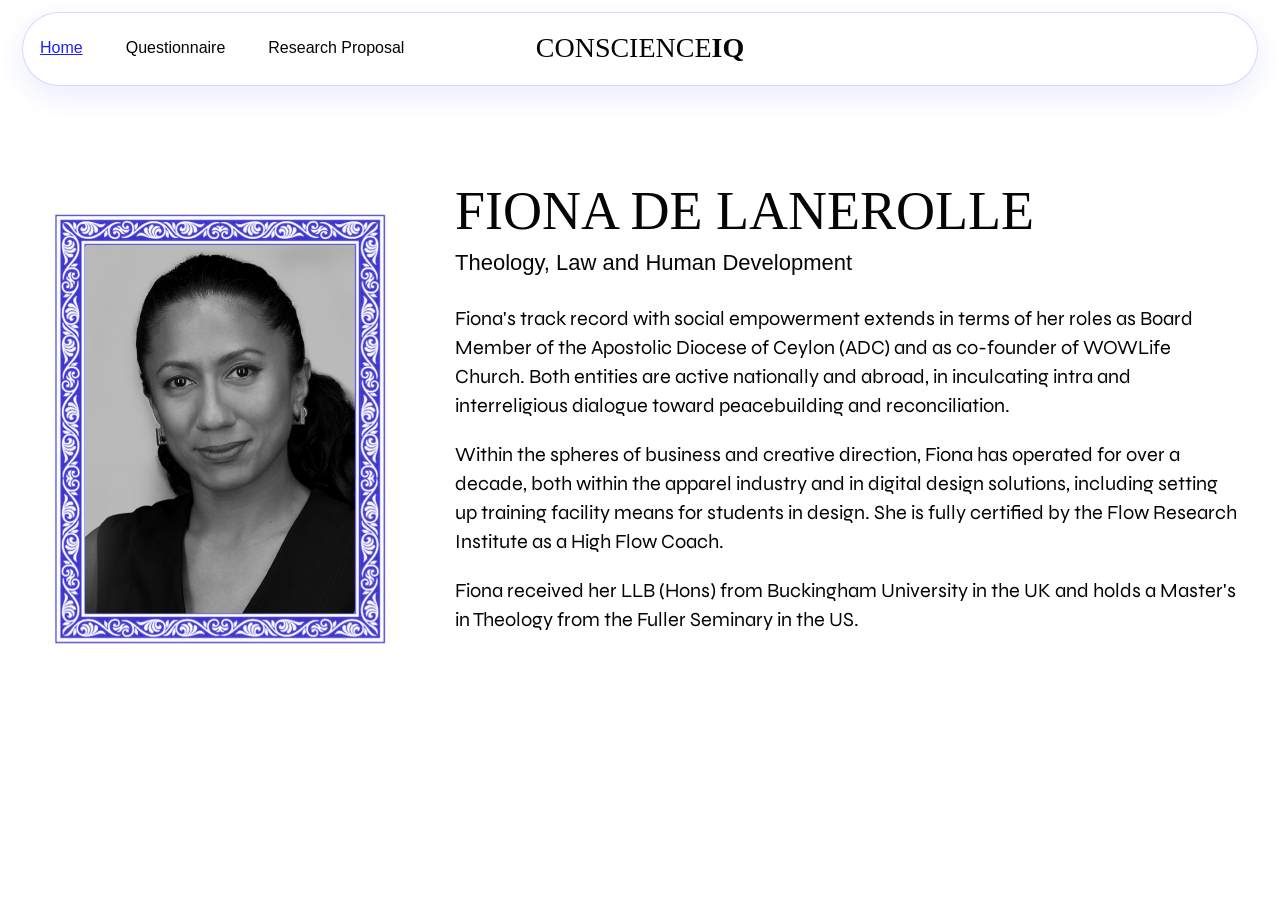
==== fiona.html @ b294bf1f "Initial site commit" ====
<!doctype html>
<html lang="en">
  <head>
    <meta charset="UTF-8" />
    <meta name="viewport" content="width=device-width, initial-scale=1.0" />
    <title>Fiona de Lanerolle | Conscience IQ</title>
    <link rel="stylesheet" href="styles.css" />
  </head>
  <body>
    <header class="site-header">
      <a class="brand" href="index.html"><span>CONSCIENCE</span><strong>IQ</strong></a>
      <button class="menu-toggle" type="button" aria-expanded="false" aria-controls="site-menu">Menu</button>
      <nav id="site-menu" class="site-nav">
        <a href="index.html">Home</a>
        <a href="questionnaire.html">Questionnaire</a>
        <a href="CIT AI (RP) (2).docx" download>Research Proposal</a>
      </nav>
    </header>
    <main class="page-main profile-page">
      <img src="Images/Fiona.png" alt="Fiona de Lanerolle" />
      <div>
        <h1>fiona DE LANEROLLE</h1>
        <h2>Theology, Law and Human Development</h2>
        <p>Fiona's track record with social empowerment extends in terms of her roles as Board Member of the Apostolic Diocese of Ceylon (ADC) and as co-founder of WOWLife Church. Both entities are active nationally and abroad, in inculcating intra and interreligious dialogue toward peacebuilding and reconciliation.</p>
        <p>Within the spheres of business and creative direction, Fiona has operated for over a decade, both within the apparel industry and in digital design solutions, including setting up training facility means for students in design. She is fully certified by the Flow Research Institute as a High Flow Coach.</p>
        <p>Fiona received her LLB (Hons) from Buckingham University in the UK and holds a Master's in Theology from the Fuller Seminary in the US.</p>
      </div>
    </main>
    <script src="script.js"></script>
  </body>
</html>
---- styles.css ----
@import url("https://fonts.googleapis.com/css2?family=Cormorant+Garamond:wght@400&family=Syne:wght@400&display=swap");

@font-face {
  font-family: "CIQ Cormorant";
  src: url("https://static.wixstatic.com/ufonts/85bcf0_9e301fdc4f584e7d9b677cc0b8955c34/woff2/file.woff2") format("woff2");
  font-display: swap;
}

@font-face {
  font-family: "Wix Madefor Text";
  src: url("https://static.parastorage.com/fonts/v2/f73e760d-c6b3-4659-9a8c-9ce1d76c1173/v1/madefor-text.woff2") format("woff2");
  font-display: swap;
}

:root {
  --blue: #1f22ff;
  --deep-blue: #2424d5;
  --survey-green: #3f9a6b;
  --ink: #050505;
  --page: min(1530px, calc(100vw - 80px));
}

* { box-sizing: border-box; }

html { scroll-behavior: smooth; }

body {
  margin: 0;
  background: #fff;
  color: var(--ink);
  font-family: "Wix Madefor Text", Arial, sans-serif;
  overflow-x: hidden;
}

main,
.site-header,
.site-footer {
  position: relative;
  z-index: 1;
}

a { color: inherit; }

p {
  font-family: "Syne", Arial, sans-serif !important;
  font-size: 20px !important;
  font-weight: 400 !important;
}

button,
input[type="button"],
input[type="submit"],
input[type="reset"],
.expert-list a,
.read-more-toggle {
  font-family: "Syne", Arial, sans-serif !important;
  font-size: 18px !important;
  font-weight: 400 !important;
}

.site-header {
  position: relative;
  z-index: 2;
  width: var(--page);
  height: 104px;
  margin: 0 auto;
}

.site-header::before {
  content: "";
  position: absolute;
  inset: 12px -18px auto;
  height: 72px;
  background: rgba(255, 255, 255, 0.96);
  border: 1px solid rgba(31, 34, 255, 0.18);
  border-radius: 999px;
  box-shadow: 0 10px 28px rgba(31, 34, 255, 0.09);
  z-index: -1;
}

.site-nav {
  position: absolute;
  top: 12px;
  left: 0;
  display: flex;
  align-items: center;
  height: 72px;
  gap: 43px;
  font-size: 16px;
}

.site-nav a {
  color: #050505;
  text-decoration: none;
}

.site-nav a:first-child {
  color: var(--blue);
  text-decoration: underline;
}

.site-nav a:hover {
  color: var(--blue);
}

.menu-toggle {
  position: absolute;
  top: 28px;
  right: 0;
  z-index: 3;
  display: none;
  align-items: center;
  justify-content: center;
  min-width: 86px;
  height: 40px;
  padding: 0 18px;
  border: 1px solid rgba(31, 34, 255, 0.26);
  border-radius: 999px;
  background: #ffffff;
  color: var(--blue);
  font: inherit;
  font-size: 14px;
  cursor: pointer;
  box-shadow: 0 8px 20px rgba(31, 34, 255, 0.08);
}

.menu-toggle:hover {
  background: rgba(31, 34, 255, 0.06);
}

.brand,
.footer-brand {
  font-family: "CIQ Cormorant", Georgia, serif;
  font-size: 28px;
  line-height: 1;
  font-weight: 400;
  text-decoration: none;
  white-space: nowrap;
}

.brand {
  position: absolute;
  top: 12px;
  left: 50%;
  display: flex;
  align-items: center;
  height: 72px;
  transform: translateX(-50%);
}

.hero {
  position: relative;
  height: calc(max(100vw, 1365px) * 0.528);
  margin-top: 0;
  overflow: hidden;
}

.hero > img {
  position: absolute;
  top: 0;
  left: 50%;
  width: 100vw;
  min-width: 1365px;
  height: auto;
  transform: translateX(-50%);
  z-index: 0;
}

.hero-title {
  position: absolute;
  top: 50%;
  left: 50%;
  z-index: 1;
  width: min(760px, calc(100vw - 40px));
  transform: translate(-50%, -50%);
  color: var(--blue);
  font-family: "CIQ Cormorant", Georgia, serif;
  text-align: center;
  pointer-events: none;
}

.hero-title::before {
  content: "";
  position: absolute;
  inset: -28px -54px -20px;
  background:
    linear-gradient(135deg, rgba(255,255,255,.68), rgba(255,255,255,.18) 46%, rgba(255,255,255,.54)),
    linear-gradient(180deg, rgba(255,255,255,.36), rgba(31,34,255,.08));
  border: 1px solid rgba(255, 255, 255, 0.72);
  border-radius: 28px;
  backdrop-filter: blur(16px) saturate(180%);
  -webkit-backdrop-filter: blur(16px) saturate(180%);
  box-shadow: inset 0 1px 0 rgba(255,255,255,.9), inset 0 -24px 44px rgba(255,255,255,.18), 0 18px 36px rgba(31, 34, 255, 0.1);
  z-index: -1;
}

.hero-title p {
  margin: 0;
}

.hero-title h1 {
  margin: 8px 0 0;
  font-size: 81px;
  line-height: 1;
  font-weight: 400;
}

.hero-kicker {
  font-family: "CIQ Cormorant", Georgia, serif !important;
  font-size: 25px !important;
  line-height: 1.2;
}

.hero-tagline {
  font-family: "CIQ Cormorant", Georgia, serif !important;
  margin-top: 16px !important;
  font-size: 25px !important;
  line-height: 1.2;
  font-style: italic;
}

.intro {
  width: var(--page);
  margin: 0 auto;
  min-height: 635px;
  padding-top: 72px;
  display: grid;
  grid-template-columns: minmax(0, 1fr) 465px;
  gap: 110px;
  align-items: start;
}

.scale {
  width: 455px;
  max-width: 100%;
  margin: 50px 0 0;
  justify-self: center;
}

.scale,
.statement img,
.roots-art img,
.simple-page .plane {
  mix-blend-mode: multiply;
  background: transparent;
}

.intro-copy {
  padding-top: 0;
  font-size: 16px;
  line-height: 1.33;
}

.intro-copy p {
  margin: 0 0 29px;
}

.statement {
  width: var(--page);
  margin: 106px auto 0;
}

.statement {
  padding: 24px 28px 0;
  border-radius: 24px;
  overflow: hidden;
}

.statement p {
  width: min(1200px, 100%);
  margin: 0;
  font-family: "Cormorant Garamond", Georgia, serif !important;
  font-size: 40px !important;
  font-weight: 400 !important;
  line-height: 1.16;
}

.statement img {
  display: block;
  width: 760px;
  max-width: 62vw;
  margin: 118px 0 0 -24px;
  transform-origin: 55% 50%;
}

.roots-art {
  width: 100vw;
  margin: 160px 0 0;
  display: grid;
  grid-template-columns: 50% 50%;
  align-items: end;
}

.roots-art img {
  width: 100%;
  height: auto;
  display: block;
}

.roots-art img:first-child { justify-self: start; }
.roots-art img:last-child { justify-self: end; }

.roots-copy {
  width: var(--page);
  margin: 24px auto 0;
}

.roots-copy p {
  display: none;
}

.roots-copy h2 {
  margin: 0 0 14px;
  color: var(--blue);
  font-family: "CIQ Cormorant", Georgia, serif;
  font-size: 78px;
  line-height: 1.02;
  font-weight: 400;
}

.cards {
  width: var(--page);
  margin: 48px auto 0;
  display: grid;
  gap: 24px;
}

.cards article {
  border: 1px solid rgba(31, 34, 255, 0.14);
  min-height: 292px;
  padding: 44px 52px 38px;
  background: #fff;
  border-radius: 28px;
  box-shadow: 0 10px 28px rgba(31, 34, 255, 0.05);
}

.cards h3 {
  margin: 0 0 20px;
  font-family: "CIQ Cormorant", Georgia, serif;
  font-size: 55px;
  line-height: 1;
  font-weight: 600;
}

.cards p {
  max-width: 1150px;
  margin: 0;
  font-family: "Wix Madefor Text", Arial, sans-serif;
  font-size: 20px;
  line-height: 1.5;
}

.transform {
  position: relative;
  height: 780px;
  margin-top: 72px;
  overflow: hidden;
  background: var(--deep-blue);
}

.transform::before,
.transform::after {
  content: "";
  position: absolute;
  top: 44px;
  bottom: 44px;
  width: clamp(210px, 16vw, 320px);
  background-repeat: no-repeat;
  background-size: contain;
  filter: grayscale(1) invert(1) brightness(2.4);
  mix-blend-mode: screen;
  opacity: .95;
}

.transform::before {
  left: 28px;
  background-image: url("Images/2 (1)_edited.jpg");
  background-position: left center;
}

.transform::after {
  right: 28px;
  background-image: url("Images/782a03fc61f93efa91c6a4c8816c1cc5_edited.jpg");
  background-position: right center;
}

.animations-ready:not(.reduced-motion) .transform::before,
.animations-ready:not(.reduced-motion) .transform::after {
  opacity: 0;
  transition:
    opacity 1.7s ease,
    transform 1.7s cubic-bezier(.2, .8, .2, 1);
  will-change: opacity, transform;
}

.animations-ready:not(.reduced-motion) .transform::before {
  transform: translateX(-120px);
}

.animations-ready:not(.reduced-motion) .transform::after {
  transform: translateX(120px);
}

.animations-ready:not(.reduced-motion) .transform.art-visible::before,
.animations-ready:not(.reduced-motion) .transform.art-visible::after {
  opacity: .95;
  transform: translateX(0);
}

.transform h2 {
  position: absolute;
  top: 50%;
  left: 50%;
  z-index: 1;
  width: min(1120px, calc(100vw - clamp(420px, 36vw, 680px)));
  margin: 0;
  transform: translate(-50%, -50%);
  color: #fff;
  font-family: "CIQ Cormorant", Georgia, serif;
  font-size: clamp(52px, 4.4vw, 82px);
  line-height: 1.22;
  font-weight: 400;
  text-align: center;
}

.compass {
  width: var(--page);
  margin: 58px auto 0;
  padding: 20px 24px;
  border-radius: 26px;
  background: #fff;
  border: 1px solid rgba(31, 34, 255, 0.14);
  box-shadow: 0 10px 28px rgba(31, 34, 255, 0.04);
}

.compass p {
  max-width: 1480px;
  margin: 0 auto;
  font-family: "CIQ Cormorant", Georgia, serif;
  font-size: 47px;
  line-height: 1.08;
}

.flow {
  width: var(--page);
  margin: 150px auto 0;
  display: grid;
  grid-template-columns: minmax(640px, 1fr) 560px;
  gap: 100px;
  align-items: start;
}

.flow-left video {
  display: block;
  width: 100%;
  max-width: 950px;
  height: auto;
  border: 1px solid rgba(255,255,255,.35);
  border-radius: 28px;
  box-shadow: 0 24px 64px rgba(31, 34, 255, 0.12);
  object-fit: cover;
}

.flow-copy {
  max-width: 560px;
  padding-top: 24px;
  padding: 28px 28px 24px;
  border-radius: 28px;
  background: #fff;
  border: 1px solid rgba(31, 34, 255, 0.12);
  box-shadow: 0 10px 28px rgba(31, 34, 255, 0.04);
}

.flow-copy h2 {
  margin: 0 0 24px;
  color: var(--blue);
  font-family: "CIQ Cormorant", Georgia, serif;
  font-size: 59px;
  line-height: 1.08;
  font-weight: 400;
}

.flow-copy p {
  margin: 0 0 17px;
  font-size: 17px;
  line-height: 1.22;
}

.section-label h2 {
  max-width: 1460px;
  margin: 0;
  color: var(--ink);
  font-family: "CIQ Cormorant", Georgia, serif;
  font-size: 40px;
  line-height: 1.18;
  font-weight: 400;
}

.section-label p {
  display: none;
}

.experts {
  width: var(--page);
  margin: 96px auto 0;
}

.section-label {
  margin-bottom: 52px;
}

.expert-list {
  display: grid;
  gap: 34px;
}

.expert-list article {
  position: relative;
  min-height: 486px;
  border: 1px solid rgba(31, 34, 255, 0.15);
  padding: 74px 760px 56px 60px;
  background: #fff;
  border-radius: 28px;
  box-shadow: 0 10px 28px rgba(31, 34, 255, 0.04);
}

.expert-list h3 {
  margin: 0 0 45px;
  font-family: "CIQ Cormorant", Georgia, serif;
  font-size: 49px;
  line-height: 1;
  font-weight: 400;
}

.expert-list p {
  margin: 0 0 60px;
  font-size: 30px;
}

.expert-list a {
  color: var(--blue);
  font-size: 24px;
  text-decoration: none;
}

.read-more-toggle {
  display: inline-block;
  border: 0;
  padding: 0;
  background: transparent;
  color: var(--blue);
  text-decoration: none;
  cursor: pointer;
}

.expert-bio {
  max-width: 720px;
  margin: 28px 0 0 !important;
  color: #171717;
  font-size: 17px !important;
  line-height: 1.62;
}

.expert-list img {
  position: absolute;
  top: -95px;
  right: 250px;
  width: 375px;
  height: 486px;
  object-fit: contain;
  object-position: top center;
}

.mission {
  max-width: 1460px;
  margin: 36px 0 0;
  font-family: "CIQ Cormorant", Georgia, serif;
  font-size: 40px;
  line-height: 1.18;
  font-weight: 400;
}

.research {
  position: relative;
  width: var(--page);
  margin: 150px auto 0;
}

.research h2 {
  margin: 0;
  font-family: "CIQ Cormorant", Georgia, serif;
  font-size: 78px;
  line-height: 1.42;
  font-weight: 400;
}

.arrow {
  position: absolute;
  top: 22px;
  right: 82px;
  font-size: 62px;
}

.research-subtitle {
  margin: 0 0 11px;
  font-size: 21px;
}

.research-grid {
  display: grid;
  grid-template-columns: repeat(3, 1fr);
  gap: 38px;
  border-top: 0;
}

.research-grid article {
  min-height: 520px;
  padding: 36px 0 44px;
  border-top: 1px solid rgba(31, 34, 255, 0.25);
  border-bottom: 1px solid rgba(31, 34, 255, 0.25);
}

.research-grid article:not(:nth-child(3n)) {
  margin-right: 0;
  border-right: 0;
}

.research-grid article:nth-child(n + 4) {
  border-top: 0;
}

.research-grid h3 {
  margin: 0 0 4px;
  font-family: "Wix Madefor Text", Arial, sans-serif;
  font-size: 19px;
  line-height: 1.2;
  font-weight: 400;
}

.research-grid span {
  display: block;
  margin-bottom: 18px;
  color: #666;
  font-size: 17px;
}

.research-grid p {
  margin: 0;
  font-family: "Cormorant Garamond", Georgia, serif !important;
  font-size: 36px !important;
  font-weight: 400 !important;
  line-height: 1.16;
}

.site-footer {
  position: relative;
  min-height: 0;
  margin-top: 120px;
  overflow: visible;
  background: var(--deep-blue);
  color: #fff;
}

.site-footer > img {
  display: block;
  position: relative;
  width: 100vw;
  max-width: none;
  margin: 0;
}

.footer-panel {
  position: relative;
  z-index: 1;
  width: min(920px, calc(100vw - 76px));
  padding: 0 0 76px 38px;
  margin-top: -110px;
  text-align: left;
}

.footer-panel form {
  width: 890px;
  max-width: 100%;
  margin: 84px 0 0;
}

.footer-panel label {
  display: none;
}

.footer-panel form div {
  display: grid;
  grid-template-columns: minmax(0, 655px) 202px;
  gap: 24px;
}

.footer-panel input {
  height: 42px;
  border: 1px solid rgba(255, 255, 255, .55);
  background: rgba(255, 255, 255, .12);
  color: #fff;
  padding: 10px 13px;
  font: inherit;
  font-size: 16px;
  border-radius: 14px;
}

.footer-panel input::placeholder { color: #fff; }

.footer-panel button {
  height: 44px;
  border: 1px solid rgba(255, 255, 255, .55);
  background: rgba(255, 255, 255, .16);
  color: #fff;
  font: inherit;
  font-size: 16px;
  font-weight: 700;
  border-radius: 14px;
}

.footer-panel nav {
  display: none;
}

.footer-panel p {
  margin: 92px 0 0 12px;
  color: #fff;
  font-family: "Syne", Arial, sans-serif !important;
  font-size: 16px !important;
  line-height: 1.35;
  font-weight: 700 !important;
}

.footer-brand {
  display: block;
  width: 190px;
  margin-left: 166px;
  color: #fff;
  font-size: 28px;
  line-height: 1.08;
  text-align: center;
}

.page-main {
  width: var(--page);
  min-height: 70vh;
  margin: 0 auto;
  padding: 80px 0;
}

.profile-page {
  display: grid;
  grid-template-columns: 360px 1fr;
  gap: 55px;
}

.profile-page img { width: 100%; }

.profile-page h1,
.simple-page h1 {
  margin: 0 0 12px;
  font-family: "CIQ Cormorant", Georgia, serif;
  font-size: 54px;
  line-height: 1;
  font-weight: 400;
  text-transform: uppercase;
}

.profile-page h2 {
  margin: 0 0 28px;
  font-size: 22px;
  font-weight: 400;
}

.profile-page p,
.simple-page p {
  font-size: 18px;
  line-height: 1.45;
}

.simple-page { text-align: center; }

.survey-card,
.result-card,
.risk-card {
  border: 1px solid rgba(5, 5, 5, 0.16);
  background: #fff;
  box-shadow: 0 14px 34px rgba(5, 5, 5, 0.08);
}

.survey-progress,
.result-progress,
.risk-progress,
.progress-bar {
  position: relative;
  height: 14px;
  overflow: visible;
  background: rgba(63, 154, 107, 0.14);
  border-radius: 999px;
}

.survey-progress > *,
.result-progress > *,
.risk-progress > *,
.progress-bar > * {
  min-height: 14px;
  background: var(--survey-green);
  border-radius: 999px;
  box-shadow: 0 0 0 1px rgba(63, 154, 107, 0.2), 0 6px 14px rgba(63, 154, 107, 0.28);
}

.survey-progress::after,
.result-progress::after,
.risk-progress::after,
.progress-bar::after {
  content: "";
  position: absolute;
  top: 50%;
  right: 12px;
  width: 160px;
  height: 10px;
  transform: translateY(-50%);
  border-radius: 999px;
  background: #fff;
  border: 1px solid rgba(31, 34, 255, 0.08);
  box-shadow:
    0 2px 4px rgba(5, 5, 5, 0.05),
    0 0 0 1px rgba(255, 255, 255, 0.9) inset;
  pointer-events: none;
}

.site-header {
  animation: headerDrop .75s cubic-bezier(.2, .8, .2, 1) both;
}

.hero > img {
  animation: heroScale 1.8s cubic-bezier(.2, .8, .2, 1) both;
}

.hero-title {
  animation: heroTitleRise 1s .28s cubic-bezier(.2, .8, .2, 1) both;
}

.animations-ready .reveal {
  opacity: 0;
  transform: translateY(62px);
  transition:
    opacity 1.05s ease,
    transform 1.05s cubic-bezier(.2, .8, .2, 1);
  transition-delay: var(--reveal-delay, 0ms);
  will-change: opacity, transform;
}

.animations-ready .reveal.from-left {
  transform: translateX(-86px);
}

.animations-ready .reveal.from-right {
  transform: translateX(86px);
}

.animations-ready .roots-art img.reveal {
  transition:
    opacity 1.6s ease,
    transform 1.6s cubic-bezier(.2, .8, .2, 1);
}

.animations-ready .reveal.is-visible {
  opacity: 1;
  transform: translateY(0);
}

.animations-ready .reveal.from-left.is-visible,
.animations-ready .reveal.from-right.is-visible {
  opacity: 1;
  transform: translateX(0);
}

.animations-ready .transform h2.reveal {
  transform: translate(-50%, calc(-50% + 34px));
}

.animations-ready .transform h2.reveal.is-visible {
  transform: translate(-50%, -50%);
}

.animations-ready .roots-art img.reveal:first-child {
  transform: translateX(-140px);
}

.animations-ready .roots-art img.reveal:last-child {
  transform: translateX(140px);
}

.animations-ready .roots-art img.reveal.is-visible {
  transform: translateX(0);
}

.animations-ready .cards article.reveal,
.animations-ready .expert-list article.reveal {
  transform: translateY(54px) scale(.97);
  transition-duration: 1.15s;
}

.animations-ready .cards article.reveal.is-visible,
.animations-ready .expert-list article.reveal.is-visible {
  transform: translateY(0) scale(1);
}

.animations-ready .drift-soft.is-visible {
  animation: driftSoft 7s ease-in-out infinite alternate;
}

.animations-ready .drift-slow.is-visible {
  animation: driftSlow 8.5s ease-in-out infinite alternate;
}

.scroll-plane {
  will-change: transform;
  transition: none !important;
}

.site-nav a,
.expert-list a,
.read-more-toggle,
.footer-panel button {
  transition: color .25s ease, transform .25s ease, border-color .25s ease, background-color .25s ease;
}

.site-nav a,
.expert-list a,
.read-more-toggle {
  display: inline-block;
}

.site-nav a:hover,
.expert-list a:hover,
.read-more-toggle:hover {
  transform: translateY(-2px);
}

.cards article,
.expert-list article,
.research-grid article,
.flow-left video {
  transition: transform .35s ease, box-shadow .35s ease;
}

.cards article:hover,
.expert-list article:hover {
  transform: translateY(-6px);
  box-shadow: 0 18px 38px rgba(31, 34, 255, 0.08);
}

.animations-ready .cards article.reveal.is-visible:hover,
.animations-ready .expert-list article.reveal.is-visible:hover {
  transform: translateY(-6px);
}

.flow-left video:hover {
  transform: scale(1.015);
}

.footer-panel button:hover {
  transform: translateY(-2px);
  background: rgba(255, 255, 255, .24);
}

@keyframes headerDrop {
  from {
    opacity: 0;
    transform: translateY(-18px);
  }
  to {
    opacity: 1;
    transform: translateY(0);
  }
}

@keyframes heroScale {
  from {
    opacity: 0;
    transform: translateX(-50%) scale(1.06);
  }
  to {
    opacity: 1;
    transform: translateX(-50%) scale(1);
  }
}

@keyframes heroTitleRise {
  from {
    opacity: 0;
    transform: translate(-50%, calc(-50% + 28px));
  }
  to {
    opacity: 1;
    transform: translate(-50%, -50%);
  }
}

@keyframes driftSoft {
  from { transform: translate3d(0, 0, 0); }
  to { transform: translate3d(0, -12px, 0); }
}

@keyframes driftSlow {
  from { transform: translate3d(0, 0, 0); }
  to { transform: translate3d(10px, -10px, 0); }
}

@media (prefers-reduced-motion: reduce) {
  *,
  *::before,
  *::after {
    animation-duration: .01ms !important;
    animation-iteration-count: 1 !important;
    scroll-behavior: auto !important;
    transition-duration: .01ms !important;
  }

  .animations-ready .reveal {
    opacity: 1;
    transform: none;
  }
}

@media (max-width: 1200px) {
  .transform::before,
  .transform::after {
    top: 36px;
    bottom: 36px;
    width: 150px;
  }

  .transform::before {
    left: 18px;
  }

  .transform::after {
    right: 18px;
  }

  .transform h2 {
    width: calc(100vw - 360px);
    font-size: clamp(44px, 4.8vw, 58px);
  }
}

@media (max-width: 900px) {
  :root { --page: calc(100vw - 34px); }

  .site-header {
    width: calc(100vw - 34px);
    height: 78px;
  }

  .site-nav {
    top: 64px;
    right: 0;
    left: auto;
    z-index: 4;
    display: none;
    flex-direction: column;
    align-items: stretch;
    width: min(260px, calc(100vw - 34px));
    height: auto;
    gap: 0;
    padding: 12px;
    border: 1px solid rgba(31, 34, 255, 0.16);
    border-radius: 18px;
    background: rgba(255, 255, 255, 0.98);
    font-size: 14px;
    box-shadow: 0 18px 38px rgba(31, 34, 255, 0.12);
  }

  .site-nav.open {
    display: flex;
  }

  .site-nav a {
    padding: 11px 12px;
  }

  .menu-toggle {
    display: flex;
  }

  .brand {
    top: 12px;
    height: 72px;
    font-size: 24px;
  }

  .hero {
    height: 845px;
  }

  .hero > img {
    width: 1600px;
    min-width: 1600px;
  }

  .hero-title {
    top: 50%;
  }

  .hero-kicker,
  .hero-tagline {
    font-size: 18px !important;
  }

  .hero-title h1 {
    margin-top: 8px;
    font-size: 46px;
    line-height: 1;
  }

  .intro,
  .flow,
  .profile-page {
    grid-template-columns: 1fr;
    gap: 28px;
  }

  .intro {
    width: calc(100vw - 34px);
    min-height: auto;
    padding-top: 40px;
  }

  .scale {
    width: min(320px, 90vw);
    margin: 0 auto;
  }

  .statement p,
  .roots-copy p {
    font-size: 31px;
  }

  .compass p {
    font-size: 30px;
  }

  .flow {
    margin-top: 64px;
  }

  .flow-copy {
    padding-top: 0;
  }

  .flow-copy h2 {
    font-size: 38px;
  }

  .flow-copy p {
    font-size: 14px;
  }

  .roots-art {
    grid-template-columns: 1fr;
  }

  .cards,
  .roots-copy,
  .compass,
  .flow,
  .experts,
  .research {
    width: calc(100vw - 34px);
  }

  .cards h3 {
    font-size: 36px;
  }

  .transform {
    height: 470px;
  }

  .transform::before,
  .transform::after {
    top: 24px;
    bottom: 24px;
    width: 96px;
    opacity: .8;
  }

  .transform::before {
    left: 10px;
  }

  .transform::after {
    right: 10px;
  }

  .transform h2 {
    top: 50%;
    width: calc(100vw - 120px);
    transform: translate(-50%, -50%);
    font-size: 34px;
    line-height: 1.22;
  }

  .expert-list article {
    min-height: 240px;
    padding: 28px 145px 24px 22px;
  }

  .expert-list img {
    right: 20px;
    top: 18px;
    width: 105px;
    height: 135px;
  }

  .expert-list h3 {
    font-size: 30px;
  }

  .expert-list p {
    margin-bottom: 28px;
    font-size: 14px;
  }

  .expert-list a {
    font-size: 12px;
  }

  .expert-list article.is-expanded {
    padding-right: 22px;
  }

  .expert-list article.is-expanded img {
    position: static;
    width: 150px;
    height: auto;
    margin: 22px auto 0;
  }

  .expert-bio {
    max-width: none;
    font-size: 13px !important;
    line-height: 1.58;
  }

  .section-label h2,
  .mission {
    max-width: 100%;
    font-size: 22px;
    line-height: 1.22;
  }

  .research-grid {
    grid-template-columns: 1fr;
  }

  .research h2 {
    font-size: 42px;
    line-height: 1.18;
  }

  .arrow {
    top: 0;
    right: 0;
    font-size: 36px;
  }

  .research-subtitle {
    font-size: 13px;
  }

  .research-grid article,
  .research-grid article:not(:nth-child(3n)) {
    min-height: auto;
    border-right: 0;
    margin-right: 0;
  }

  .research-grid p {
    font-size: 28px;
  }

  .site-footer {
    min-height: 500px;
  }

  .site-footer > img {
    top: -80px;
    right: -220px;
    width: 720px;
    max-width: none;
  }

  .footer-panel {
    width: calc(100vw - 34px);
    padding: 58px 0 54px;
  }

  .footer-brand {
    margin-left: 0;
    font-size: 24px;
  }

  .footer-panel form {
    margin-top: 92px;
  }

  .footer-panel form div {
    grid-template-columns: 1fr;
    gap: 14px;
  }

  .footer-panel button {
    width: 180px;
  }

  .footer-panel p {
    margin-top: 78px;
    margin-left: 0;
  }
}
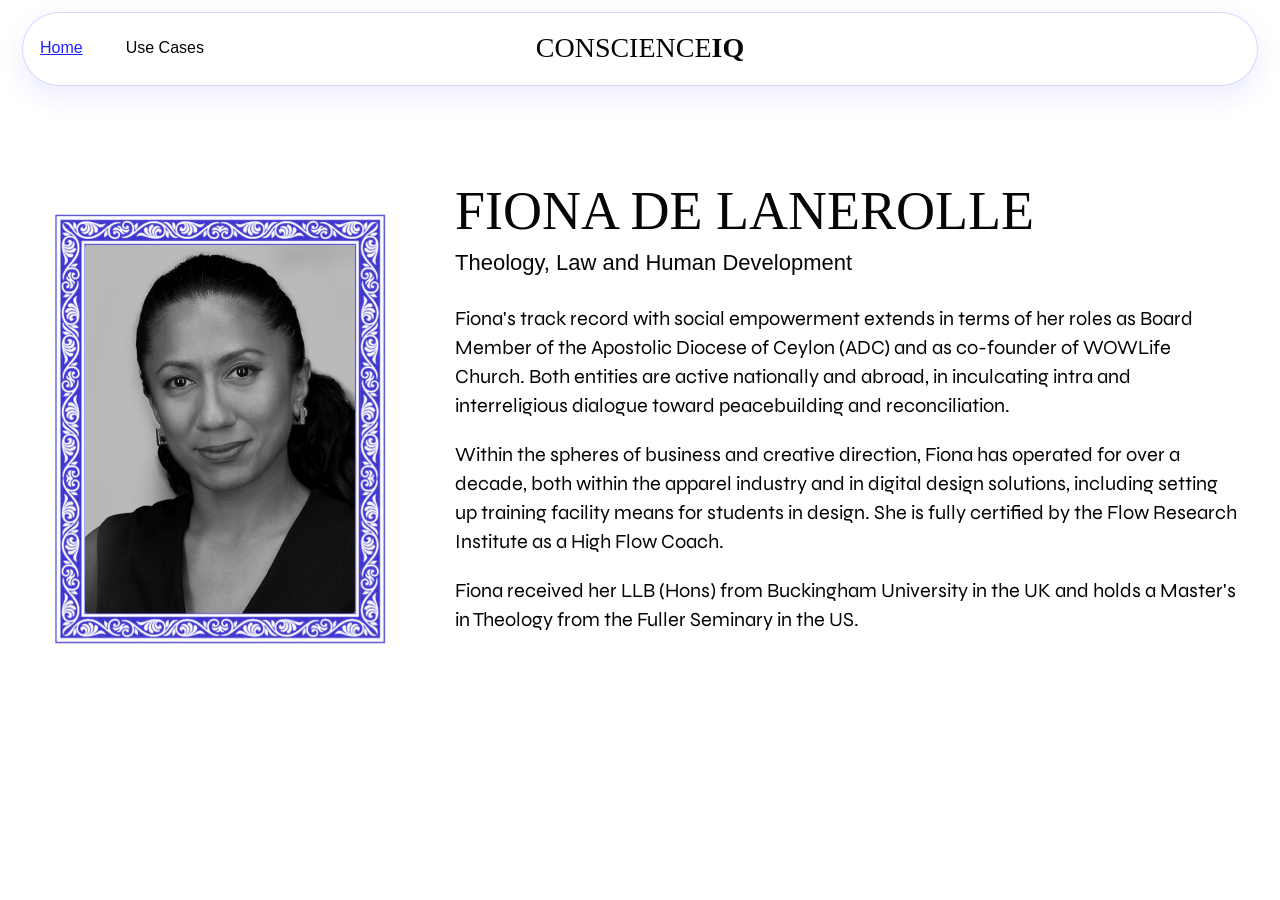
==== commit 306e24de: "Add use cases navigation" ====
--- a/fiona.html
+++ b/fiona.html
@@ -12,8 +12,7 @@
       <button class="menu-toggle" type="button" aria-expanded="false" aria-controls="site-menu">Menu</button>
       <nav id="site-menu" class="site-nav">
         <a href="index.html">Home</a>
-        <a href="questionnaire.html">Questionnaire</a>
-        <a href="CIT AI (RP) (2).docx" download>Research Proposal</a>
+        <a href="use-cases.html">Use Cases</a>
       </nav>
     </header>
     <main class="page-main profile-page">
